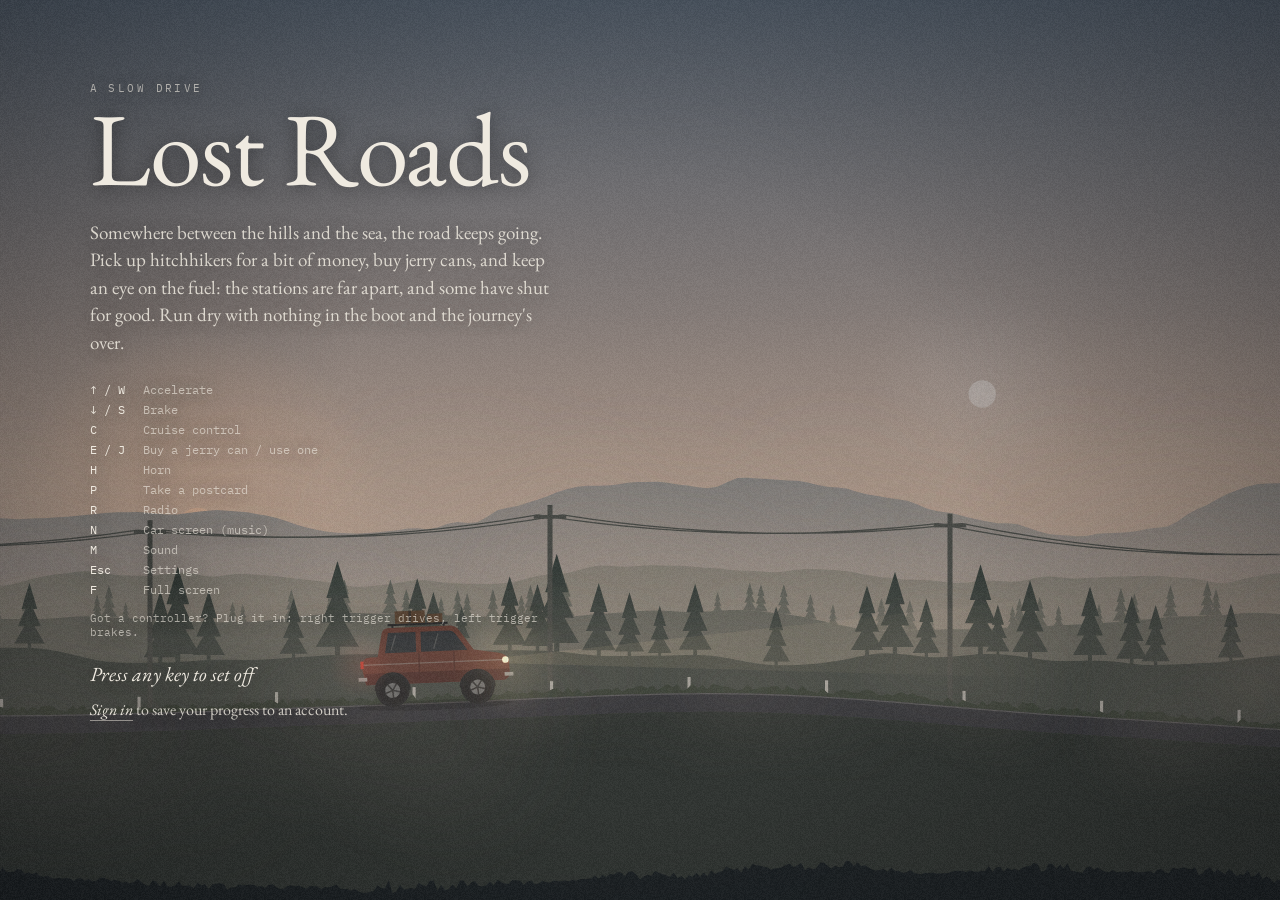
==== lost-roads 2/index.html @ 942808eb "Add files via upload" ====
<!doctype html>
<html lang="en">
<head>
  <meta charset="utf-8">
  <meta name="viewport" content="width=device-width, initial-scale=1, viewport-fit=cover">
  <title>Lost Roads</title>
  <meta name="description" content="A slow drive through the fog. No timer, no finish line.">
  <meta name="theme-color" content="#1b2026">
  <link rel="icon" href="favicon.svg" type="image/svg+xml">
  <link rel="apple-touch-icon" href="icons/icon-180.png">
  <link rel="manifest" href="manifest.webmanifest">
  <meta name="mobile-web-app-capable" content="yes">
  <meta name="apple-mobile-web-app-capable" content="yes">
  <meta name="apple-mobile-web-app-status-bar-style" content="black-translucent">
  <meta name="apple-mobile-web-app-title" content="Lost Roads">
  <meta name="format-detection" content="telephone=no">
  <link rel="preconnect" href="https://fonts.googleapis.com">
  <link rel="preconnect" href="https://fonts.gstatic.com" crossorigin>
  <link href="https://fonts.googleapis.com/css2?family=EB+Garamond:ital,wght@0,400;0,500;1,400&family=IBM+Plex+Mono:wght@400;500&display=swap" rel="stylesheet">
  <link rel="stylesheet" href="css/style.css">
</head>
<body class="game">
  <canvas id="scene" aria-label="A car driving along a foggy road"></canvas>
  <div id="flash"></div>

  <header class="hud hud-top">
    <div class="where">
      <div id="place" class="place"></div>
      <div id="region" class="meta"></div>
      <div id="passenger" class="meta passenger"></div>
    </div>
    <div class="odo">
      <span class="meta">Odometer</span>
      <span id="km" class="num">0.0 km</span>
      <button type="button" id="screenBtn" class="hud-link">Music</button>
      <button type="button" id="settingsBtn" class="hud-link">Settings</button>
    </div>
  </header>

  <footer class="hud hud-bottom">
    <div class="gauges">
      <div class="gauge">
        <span class="meta" id="speedLabel">Speed</span>
        <span id="speed" class="num">0 km/h</span>
      </div>
      <div class="gauge">
        <span class="meta">Fuel</span>
        <span class="bar"><i id="fuel"></i></span>
        <span id="nextFuel" class="sub"></span>
      </div>
      <div class="gauge">
        <span class="meta">Jerry cans</span>
        <span id="cans" class="cans"></span>
      </div>
      <div class="gauge">
        <span class="meta">Money</span>
        <span id="money" class="num">&pound;0</span>
      </div>
    </div>
    <div id="prompt" class="prompt"></div>
    <nav class="links">
      <a href="album.html" id="albumLink">Album</a>
      <a href="leaderboard.html" id="boardLink">Leaderboard</a>
      <button type="button" id="radioBtn">Radio off</button>
      <button type="button" id="soundBtn">Sound on</button>
    </nav>
  </footer>

  <section id="intro">
    <p class="kicker">A slow drive</p>
    <h1>Lost Roads</h1>
    <p class="lede">Somewhere between the hills and the sea, the road keeps going. Pick up hitchhikers for a bit of money, buy jerry cans, and keep an eye on the fuel: the stations are far apart, and some have shut for good. Run dry with nothing in the boot and the journey's over.</p>
    <dl class="keys touch-keys">
      <dt>Drive</dt><dd>Hold to go</dd>
      <dt>Brake</dt><dd>Hold to slow down</dd>
      <dt>Cruise</dt><dd>Keep your speed without holding</dd>
      <dt>Stop</dt><dd>Next to a hitchhiker to give them a lift</dd>
      <dt>Photo</dt><dd>Take a postcard</dd>
    </dl>
    <dl class="keys desk-keys">
      <dt>&uarr; / W</dt><dd>Accelerate</dd>
      <dt>&darr; / S</dt><dd>Brake</dd>
      <dt>C</dt><dd>Cruise control</dd>
      <dt>E / J</dt><dd>Buy a jerry can / use one</dd>
      <dt>H</dt><dd>Horn</dd>
      <dt>P</dt><dd>Take a postcard</dd>
      <dt>R</dt><dd>Radio</dd>
      <dt>N</dt><dd>Car screen (music)</dd>
      <dt>M</dt><dd>Sound</dd>
      <dt>Esc</dt><dd>Settings</dd>
      <dt>F</dt><dd>Full screen</dd>
    </dl>
    <p class="gamepad-note desk-only">Got a controller? Plug it in: right trigger drives, left trigger brakes.</p>
    <p class="go"><span class="desktop-only">Press any key to set off</span><span class="touch-only">Tap to set off</span></p>
    <p id="resume" class="meta"></p>
    <p class="intro-acct" id="introAcct"></p>
    <p class="rotate-hint">Turn your phone sideways for a wider view of the road.</p>
  </section>

  <div id="touch" aria-hidden="true">
    <button type="button" data-act="brake">Brake</button>
    <div class="mid">
      <button type="button" data-act="action" class="small wide" hidden>Use can</button>
      <button type="button" data-act="horn" class="small">Horn</button>
      <button type="button" data-act="cruise" class="small">Cruise</button>
      <button type="button" data-act="photo" class="small">Photo</button>
    </div>
    <button type="button" data-act="go">Drive</button>
  </div>


  <div id="spotifyDock" aria-label="Spotify player">
    <div class="dock-head"><span class="meta">Radio · Spotify</span><button type="button" id="dockHide" class="dock-btn">Hide</button></div>
    <div id="spotifyEmbed"></div>
  </div>

  <div id="carScreen" aria-hidden="true"></div>

  <aside id="settings" aria-hidden="true">
    <div class="sheet" role="dialog" aria-modal="true" aria-labelledby="settingsTitle">
      <header class="sheet-head">
        <div>
          <p class="kicker">Pulled over</p>
          <h2 id="settingsTitle">Settings</h2>
        </div>
        <button type="button" id="closeSettings" class="link">Back to the road</button>
      </header>


      <section id="accountSection">
        <h3>Account</h3>
        <div id="acctOut">
          <p class="note lead">Sign in to keep your progress and postcards safe, carry on from any phone or computer, and get your furthest journey on the <a href="leaderboard.html">leaderboard</a>.</p>
          <form id="acctForm" autocomplete="on">
            <label class="field"><span class="meta">Username</span><span class="field-row"><input type="text" id="acctUser" name="username" autocomplete="username" autocapitalize="none" spellcheck="false" maxlength="20"></span></label>
            <label class="field"><span class="meta">Password</span><span class="field-row"><input type="password" id="acctPass" name="password" autocomplete="current-password" maxlength="200"></span></label>
            <div class="acct-actions">
              <button type="submit" id="acctSignIn" class="link">Sign in</button>
              <button type="button" id="acctCreate" class="link">Create account</button>
            </div>
          </form>
          <p class="note error" id="acctError"></p>
          <p class="note small">There's no email address, so a forgotten password can't be reset. Pick one you'll remember.</p>
        </div>
        <div id="acctIn">
          <p class="acct-name">Signed in as <em id="acctName"></em></p>
          <p class="note" id="acctStatus">Your progress saves to your account automatically.</p>
          <div class="acct-actions">
            <a href="leaderboard.html" class="link">Leaderboard</a>
            <button type="button" id="acctSave" class="link">Save now</button>
            <button type="button" id="acctSignOut" class="link">Sign out</button>
          </div>
        </div>
      </section>
      <section>
        <h3>Engine</h3>
        <div class="choices" id="engineChoices">
          <label><input type="radio" name="engine" value="petrol"><span class="name">Old petrol</span><span class="desc">The estate's own four-cylinder. Warm, a little tired.</span></label>
          <label><input type="radio" name="engine" value="diesel"><span class="name">Farm diesel</span><span class="desc">A low clatter, like a Land Rover on a cold morning.</span></label>
          <label><input type="radio" name="engine" value="twostroke"><span class="name">Two-stroke</span><span class="desc">Thin and buzzy, like a moped that's been pushed too hard.</span></label>
          <label><input type="radio" name="engine" value="electric"><span class="name">Electric</span><span class="desc">A soft rising whine. Silent when you stop.</span></label>
          <label><input type="radio" name="engine" value="off"><span class="name">No engine</span><span class="desc">Just the road, the wind and the rain.</span></label>
        </div>
        <label class="slider"><span class="meta">Engine volume</span><input type="range" id="engineVol" min="0" max="1" step="0.05"></label>
      </section>

      <section>
        <h3>Radio</h3>
        <div class="choices" id="radioChoices">
          <label><input type="radio" name="radio" value="off"><span class="name">Off</span><span class="desc">Nothing playing.</span></label>
          <label><input type="radio" name="radio" value="builtin"><span class="name">Car radio</span><span class="desc">Slow, hazy chords that drift along with you.</span></label>
          <label><input type="radio" name="radio" value="spotify"><span class="name">A Spotify link</span><span class="desc">Paste any playlist, album or song. Works for everyone.</span></label>
          <label><input type="radio" name="radio" value="account"><span class="name">Your Spotify account</span><span class="desc">Connect Spotify Premium and pick music on the car screen.</span></label>
        </div>
        <div id="accountRadioBox">
          <p class="note" id="spAcctText"></p>
          <div class="acct-actions">
            <button type="button" id="spOpenScreen" class="link">Open car screen</button>
            <button type="button" id="spDisconnect" class="link">Disconnect Spotify</button>
          </div>
        </div>
        <div id="spotifyBox">
          <label class="field">
            <span class="meta">Spotify link</span>
            <span class="field-row">
              <input type="text" id="spotifyLink" inputmode="url" autocomplete="off" spellcheck="false" placeholder="https://open.spotify.com/playlist/...">
              <button type="button" id="spotifyLoad" class="link">Play</button>
            </span>
          </label>
          <p class="note">In Spotify, open a playlist, album or song, choose <em>Share</em> and then <em>Copy link</em>, and paste it here. If you're logged in to Spotify in this browser you'll usually hear full songs. If not, Spotify plays 30-second previews. If nothing starts, press play on the Spotify player.</p>
          <p class="note error" id="spotifyError"></p>
        </div>
        <label class="slider" id="radioVolRow"><span class="meta">Car radio volume</span><input type="range" id="radioVol" min="0" max="1" step="0.05"></label>
      </section>

      <section id="displaySection">
        <h3>Display</h3>
        <label class="check"><input type="checkbox" id="fullscreenToggle"><span class="name">Full screen</span><span class="desc">Hide the browser around the game.</span></label>
        <label class="check"><input type="checkbox" id="lowPower"><span class="name">Battery saver</span><span class="desc">Draws at a lower resolution with less rain. Smoother on older phones.</span></label>
        <p class="note small install-tip">On iPhone, tap <em>Share</em> then <em>Add to Home Screen</em> to play full screen like an app.</p>
      </section>

      <section>
        <h3>Sound</h3>
        <label class="check"><input type="checkbox" id="soundAll"><span class="name">Game sound on</span><span class="desc">Engine, road, rain and the car radio. Spotify has its own volume on its player.</span></label>
      </section>
    </div>
  </aside>

  <div id="caption" aria-live="polite"></div>

  <section id="gameover" aria-live="assertive">
    <div class="over-inner">
      <p class="kicker">End of the road</p>
      <h2>Out of fuel</h2>
      <p id="overText" class="over-text"></p>
      <dl id="overStats" class="over-stats"></dl>
      <button type="button" id="restartBtn" class="over-btn">Start a new journey</button>
      <a href="leaderboard.html" class="over-link" id="overBoard">See the leaderboard</a>
      <p class="meta over-note">Your postcards stay in your album.</p>
    </div>
  </section>

  <div id="toast" role="status" aria-live="polite"></div>

  <script src="js/shared.js"></script>
  <script src="js/audio.js"></script>
  <script src="js/spotify.js"></script>
  <script src="js/supabase-config.js"></script>
  <script src="js/account.js"></script>
  <script src="js/spotify-config.js"></script>
  <script src="js/spotify-account.js"></script>
  <script src="js/carscreen.js"></script>
  <script src="js/game.js"></script>
</body>
</html>
---- lost-roads 2/css/style.css ----
:root {
  --paper: #ebe5d8;
  --ink: #2a2824;
  --ink-soft: #6d6556;
  --light: #efeae0;
  --light-soft: rgba(239, 234, 224, 0.62);
  --serif: "EB Garamond", Georgia, "Times New Roman", serif;
  --mono: "IBM Plex Mono", ui-monospace, Menlo, Consolas, monospace;
}

* { box-sizing: border-box; }

html, body { margin: 0; height: 100%; }

body {
  font-family: var(--serif);
  -webkit-font-smoothing: antialiased;
}

/* ------------------------------------------------------------------ */
/* Game                                                                */
/* ------------------------------------------------------------------ */

body.game {
  background: #1b2026;
  color: var(--light);
  overflow: hidden;
  user-select: none;
  -webkit-user-select: none;
  touch-action: none;
}

#scene {
  position: fixed;
  inset: 0;
  display: block;
}

.meta {
  font-family: var(--mono);
  font-size: 11px;
  letter-spacing: 0.14em;
  text-transform: uppercase;
  color: var(--light-soft);
}

.num {
  font-family: var(--mono);
  font-size: 15px;
  letter-spacing: 0.02em;
}

.hud {
  position: fixed;
  left: 0;
  right: 0;
  display: flex;
  justify-content: space-between;
  gap: 24px;
  padding: max(22px, env(safe-area-inset-top)) 32px 22px;
  pointer-events: none;
  text-shadow: 0 1px 12px rgba(0, 0, 0, 0.35);
  opacity: 0;
  transition: opacity 1.2s ease 0.3s;
}

body.driving .hud { opacity: 1; }

.hud-top { top: 0; align-items: flex-start; }

.hud-bottom {
  bottom: 0;
  align-items: flex-end;
  padding-bottom: max(22px, env(safe-area-inset-bottom));
}

.place {
  font-size: 30px;
  font-style: italic;
  line-height: 1.1;
  margin-bottom: 4px;
}

.place.show { animation: arrive 2.4s ease both; }

@keyframes arrive {
  from { opacity: 0; transform: translateY(4px); filter: blur(3px); }
  to { opacity: 1; transform: none; filter: none; }
}

.odo {
  display: flex;
  flex-direction: column;
  align-items: flex-end;
  gap: 4px;
}

.gauges { display: flex; gap: 34px; }

.gauge { display: flex; flex-direction: column; gap: 6px; }

.bar {
  display: block;
  width: 120px;
  height: 3px;
  margin-top: 7px;
  background: rgba(239, 234, 224, 0.2);
}

.bar i {
  display: block;
  height: 100%;
  width: 100%;
  background: var(--light);
  transition: width 0.3s linear;
}

.bar i.low { background: #d98a6a; }

.prompt {
  flex: 1;
  text-align: center;
  font-style: italic;
  font-size: 19px;
  min-height: 1em;
}

.links {
  display: flex;
  gap: 20px;
  pointer-events: auto;
}

.links a,
.links button {
  font: inherit;
  font-family: var(--mono);
  font-size: 11px;
  letter-spacing: 0.14em;
  text-transform: uppercase;
  color: var(--light-soft);
  background: none;
  border: 0;
  padding: 0 0 2px;
  cursor: pointer;
  text-decoration: none;
  border-bottom: 1px solid transparent;
}

.links a:hover,
.links button:hover { color: var(--light); border-bottom-color: currentColor; }

/* Intro */
#intro {
  position: fixed;
  left: clamp(24px, 7vw, 110px);
  top: clamp(36px, 9vh, 110px);
  max-width: 470px;
  text-shadow: 0 1px 18px rgba(0, 0, 0, 0.4);
  transition: opacity 1.4s ease, transform 1.4s ease;
}

body.driving #intro {
  opacity: 0;
  transform: translateY(8px);
  pointer-events: none;
}

.kicker {
  font-family: var(--mono);
  font-size: 11px;
  letter-spacing: 0.22em;
  text-transform: uppercase;
  color: var(--light-soft);
  margin: 0 0 6px;
}

#intro h1 {
  font-weight: 400;
  font-size: clamp(56px, 9vw, 104px);
  line-height: 0.92;
  letter-spacing: -0.01em;
  margin: 0 0 22px;
}

.lede {
  font-size: 19px;
  line-height: 1.45;
  margin: 0 0 26px;
  color: rgba(239, 234, 224, 0.86);
}

.keys {
  display: grid;
  grid-template-columns: auto 1fr;
  gap: 5px 18px;
  margin: 0 0 28px;
  font-family: var(--mono);
  font-size: 12px;
}

.keys dt { color: var(--light); }
.keys dd { margin: 0; color: var(--light-soft); }

.go {
  font-style: italic;
  font-size: 20px;
  margin: 0 0 10px;
  animation: breathe 3.2s ease-in-out infinite;
}

@keyframes breathe { 50% { opacity: 0.45; } }

#resume { text-transform: none; letter-spacing: 0.02em; font-size: 12px; line-height: 1.5; }

.touch-only { display: none; }

/* Touch controls */
#touch { display: none; }

@media (pointer: coarse) {
  .desktop-only { display: none; }
  .touch-only { display: inline; }

  #touch {
    position: fixed;
    left: 0;
    right: 0;
    bottom: 0;
    display: flex;
    justify-content: space-between;
    align-items: flex-end;
    padding: 0 18px max(18px, env(safe-area-inset-bottom));
    opacity: 0;
    transition: opacity 1s ease;
  }

  body.driving #touch { opacity: 1; }

  #touch button {
    font-family: var(--mono);
    font-size: 11px;
    letter-spacing: 0.16em;
    text-transform: uppercase;
    color: var(--light);
    background: rgba(20, 24, 28, 0.18);
    border: 1px solid rgba(239, 234, 224, 0.4);
    border-radius: 50%;
    width: 92px;
    height: 92px;
    touch-action: none;
  }

  #touch button[data-act="photo"] {
    width: 74px;
    height: 74px;
    border-radius: 50%;
    margin-bottom: 9px;
  }

  #touch button:active { background: rgba(239, 234, 224, 0.18); }

  .hud-bottom { bottom: 112px; }
  .hud-bottom .links { display: none; }
  .hud { padding-left: 20px; padding-right: 20px; }
  .place { font-size: 24px; }
  .gauges { gap: 22px; }
  .bar { width: 80px; }
}

/* Flash + toast */
#flash {
  position: fixed;
  inset: 0;
  background: #fff;
  opacity: 0;
  pointer-events: none;
}

#flash.go { animation: flash 0.7s ease-out; }

@keyframes flash { 0% { opacity: 0.55; } 100% { opacity: 0; } }

#toast {
  position: fixed;
  top: 84px;
  left: 50%;
  transform: translate(-50%, -6px);
  font-style: italic;
  font-size: 18px;
  color: var(--light);
  text-shadow: 0 1px 12px rgba(0, 0, 0, 0.5);
  opacity: 0;
  pointer-events: none;
  transition: opacity 0.6s ease, transform 0.6s ease;
  white-space: nowrap;
}

#toast.show { opacity: 1; transform: translate(-50%, 0); }

/* ------------------------------------------------------------------ */
/* Album                                                               */
/* ------------------------------------------------------------------ */

body.album {
  background: var(--paper);
  color: var(--ink);
  min-height: 100%;
}

.album-wrap {
  max-width: 1180px;
  margin: 0 auto;
  padding: 56px 32px 96px;
}

.album-head {
  display: flex;
  justify-content: space-between;
  align-items: flex-end;
  gap: 24px;
  border-bottom: 1px solid rgba(42, 40, 36, 0.25);
  padding-bottom: 22px;
  margin-bottom: 44px;
}

.album-head h1 {
  font-weight: 400;
  font-size: clamp(44px, 6vw, 68px);
  line-height: 1;
  margin: 6px 0 0;
}

.album .kicker { color: var(--ink-soft); }

.album a,
.album button.link {
  font-family: var(--mono);
  font-size: 11px;
  letter-spacing: 0.14em;
  text-transform: uppercase;
  color: var(--ink);
  background: none;
  border: 0;
  padding: 0 0 2px;
  border-bottom: 1px solid rgba(42, 40, 36, 0.35);
  text-decoration: none;
  cursor: pointer;
}

.album a:hover,
.album button.link:hover { border-bottom-color: var(--ink); }

.cards {
  display: grid;
  grid-template-columns: repeat(auto-fill, minmax(320px, 1fr));
  gap: 52px 40px;
}

.card { margin: 0; }

.card img {
  display: block;
  width: 100%;
  height: auto;
  box-shadow: 0 1px 2px rgba(40, 30, 20, 0.18), 0 10px 24px -12px rgba(40, 30, 20, 0.35);
  transition: transform 0.4s ease;
}

.card:nth-child(3n + 1) img { transform: rotate(-0.6deg); }
.card:nth-child(3n + 2) img { transform: rotate(0.4deg); }
.card img:hover { transform: rotate(0deg) translateY(-2px); }

.card figcaption {
  display: flex;
  justify-content: space-between;
  align-items: baseline;
  gap: 12px;
  margin-top: 14px;
}

.card .cap-place { font-style: italic; font-size: 20px; }

.card .cap-actions { display: flex; gap: 16px; }

.empty {
  max-width: 460px;
  font-size: 21px;
  line-height: 1.5;
  color: var(--ink-soft);
}

.empty em { color: var(--ink); }

@media (max-width: 600px) {
  .album-wrap { padding: 36px 20px 72px; }
  .album-head { flex-direction: column; align-items: flex-start; }
  .cards { grid-template-columns: 1fr; }
}

/* ------------------------------------------------------------------ */
/* Settings                                                            */
/* ------------------------------------------------------------------ */

.hud-link {
  pointer-events: none;
  margin-top: 10px;
  font-family: var(--mono);
  font-size: 11px;
  letter-spacing: 0.14em;
  text-transform: uppercase;
  color: var(--light-soft);
  background: none;
  border: 0;
  border-bottom: 1px solid transparent;
  padding: 0 0 2px;
  cursor: pointer;
}

body.driving .hud-link { pointer-events: auto; }

.hud-link:hover { color: var(--light); border-bottom-color: currentColor; }

#settings {
  position: fixed;
  inset: 0;
  z-index: 20;
  display: flex;
  justify-content: flex-end;
  background: rgba(12, 14, 18, 0.35);
  opacity: 0;
  pointer-events: none;
  transition: opacity 0.35s ease;
}

#settings.open { opacity: 1; pointer-events: auto; }

#settings .sheet {
  width: min(460px, 100%);
  height: 100%;
  overflow-y: auto;
  background: var(--paper);
  color: var(--ink);
  padding: 40px 36px 60px;
  transform: translateX(24px);
  transition: transform 0.35s ease;
  user-select: text;
  -webkit-user-select: text;
  touch-action: pan-y;
}

#settings.open .sheet { transform: none; }

.sheet-head {
  display: flex;
  justify-content: space-between;
  align-items: flex-end;
  gap: 16px;
  padding-bottom: 18px;
  border-bottom: 1px solid rgba(42, 40, 36, 0.25);
}

.sheet .kicker { color: var(--ink-soft); }

.sheet h2 {
  font-weight: 400;
  font-size: 44px;
  line-height: 1;
  margin: 4px 0 0;
}

.sheet section {
  padding: 26px 0 8px;
  border-bottom: 1px solid rgba(42, 40, 36, 0.14);
}

.sheet section:last-child { border-bottom: 0; }

.sheet h3 {
  font-family: var(--mono);
  font-weight: 500;
  font-size: 11px;
  letter-spacing: 0.18em;
  text-transform: uppercase;
  color: var(--ink-soft);
  margin: 0 0 12px;
}

.sheet .meta { color: var(--ink-soft); }

.sheet button.link {
  font-family: var(--mono);
  font-size: 11px;
  letter-spacing: 0.14em;
  text-transform: uppercase;
  color: var(--ink);
  background: none;
  border: 0;
  border-bottom: 1px solid rgba(42, 40, 36, 0.35);
  padding: 0 0 2px;
  cursor: pointer;
  white-space: nowrap;
}

.sheet button.link:hover { border-bottom-color: var(--ink); }

.choices { display: flex; flex-direction: column; }

.choices label,
.check {
  display: grid;
  grid-template-columns: 22px 1fr;
  column-gap: 8px;
  padding: 9px 0;
  cursor: pointer;
}

.choices input,
.check input {
  grid-row: span 2;
  margin: 6px 0 0;
  accent-color: #7a3e30;
  width: 15px;
  height: 15px;
}

.choices .name,
.check .name { font-size: 20px; line-height: 1.2; }

.choices .desc,
.check .desc { font-size: 15px; color: var(--ink-soft); line-height: 1.35; }

.choices label:has(input:checked) .name { font-style: italic; }

.slider {
  display: flex;
  align-items: center;
  justify-content: space-between;
  gap: 18px;
  padding: 14px 0 12px;
}

.slider input { flex: 0 0 55%; accent-color: #7a3e30; }

#spotifyBox { display: none; padding: 6px 0 4px 30px; }
#spotifyBox.show { display: block; }

.field { display: block; }

.field-row {
  display: flex;
  align-items: flex-end;
  gap: 14px;
  margin-top: 6px;
}

.field input {
  flex: 1;
  min-width: 0;
  font-family: var(--mono);
  font-size: 13px;
  color: var(--ink);
  background: transparent;
  border: 0;
  border-bottom: 1px solid rgba(42, 40, 36, 0.4);
  padding: 6px 0;
  outline: none;
}

.field input:focus { border-bottom-color: var(--ink); }

.note {
  font-size: 15px;
  line-height: 1.45;
  color: var(--ink-soft);
  margin: 12px 0 0;
}

.note.error { color: #8e3a2a; font-style: italic; min-height: 0; }
.note.error:empty { display: none; }

/* Spotify player that rides along in the corner */
#spotifyDock {
  position: fixed;
  right: 32px;
  bottom: 64px;
  width: 320px;
  z-index: 5;
  display: none;
  transition: transform 0.4s ease, opacity 0.4s ease;
}

body.driving #spotifyDock.show { display: block; }

#spotifyDock.tucked { transform: translateY(calc(100% - 26px)); opacity: 0.85; }
#spotifyDock.tucked #spotifyEmbed { visibility: hidden; }

.dock-head {
  display: flex;
  justify-content: space-between;
  align-items: center;
  margin-bottom: 6px;
  text-shadow: 0 1px 10px rgba(0, 0, 0, 0.4);
}

.dock-btn {
  font-family: var(--mono);
  font-size: 11px;
  letter-spacing: 0.14em;
  text-transform: uppercase;
  color: var(--light-soft);
  background: none;
  border: 0;
  padding: 0;
  cursor: pointer;
}

.dock-btn:hover { color: var(--light); }

#spotifyEmbed iframe { display: block; border: 0; border-radius: 12px; }

@media (pointer: coarse) {
  #spotifyDock {
    left: 16px;
    right: 16px;
    width: auto;
    top: 96px;
    bottom: auto;
  }
  #spotifyDock.tucked { transform: none; }
  #settings .sheet { padding: 28px 22px 48px; }
  .field input { font-size: 16px; }
}


/* ------------------------------------------------------------------ */
/* Phone vs computer                                                   */
/* ------------------------------------------------------------------ */

.touch-keys, .rotate-hint, .install-tip { display: none; }
body.device-touch .touch-keys { display: grid; }
body.device-touch .desk-keys,
body.device-touch .desk-only { display: none; }
body.device-touch.ios .install-tip { display: block; }
body.no-fullscreen label:has(#fullscreenToggle) { display: none; }

.gamepad-note {
  font-family: var(--mono);
  font-size: 11px;
  color: var(--light-soft);
  margin: -14px 0 22px;
}

body.hide-cursor, body.hide-cursor * { cursor: none !important; }

/* computer: roomier HUD on big screens */
@media (min-width: 1600px) and (pointer: fine) {
  .place { font-size: 36px; }
  .num { font-size: 17px; }
  .meta, .links a, .links button, .hud-link { font-size: 12px; }
  .bar { width: 160px; }
}

/* phone: touch controls */
body.device-touch #touch .mid {
  display: flex;
  gap: 12px;
  align-items: flex-end;
  margin-bottom: 9px;
}
body.device-touch #touch button.small {
  width: 64px;
  height: 64px;
  font-size: 10px;
}
body.device-touch #touch button.on {
  background: rgba(239, 234, 224, 0.85);
  color: #1b2026;
}

/* phone held upright */
@media (pointer: coarse) and (orientation: portrait) {
  body.device-touch .rotate-hint {
    display: block;
    font-style: italic;
    font-size: 16px;
    color: var(--light-soft);
    margin-top: 18px;
  }
  #intro { top: max(36px, env(safe-area-inset-top)); left: 24px; right: 24px; }
  #intro h1 { font-size: 64px; }
  .lede { font-size: 17px; }
}

/* phone on its side: short screen, controls at the edges */
@media (pointer: coarse) and (orientation: landscape) and (max-height: 520px) {
  #intro {
    top: max(16px, env(safe-area-inset-top));
    left: max(28px, env(safe-area-inset-left));
    max-width: 60vw;
  }
  #intro h1 { font-size: 52px; margin-bottom: 10px; }
  .lede { font-size: 15px; margin-bottom: 12px; }
  .touch-keys { margin-bottom: 12px; }
  .kicker { margin-bottom: 2px; }
  #touch {
    padding-left: max(18px, env(safe-area-inset-left));
    padding-right: max(18px, env(safe-area-inset-right));
  }
  #touch button { width: 84px; height: 84px; }
  body.device-touch #touch button.small { width: 56px; height: 56px; }
  .hud { padding-left: max(20px, env(safe-area-inset-left)); padding-right: max(20px, env(safe-area-inset-right)); }
  .hud-top { padding-top: 12px; }
  .place { font-size: 20px; }
  .hud-bottom {
    top: 64px;
    bottom: auto;
    padding-top: 0;
    padding-bottom: 0;
    align-items: flex-start;
  }
  .gauges { gap: 22px; }
  #spotifyDock { top: 70px; left: auto; right: max(20px, env(safe-area-inset-right)); width: 300px; }
  #toast { top: 54px; font-size: 15px; }
}

/* ------------------------------------------------------------------ */
/* Account                                                             */
/* ------------------------------------------------------------------ */

#acctIn { display: none; }
body.signed-in #acctIn { display: block; }
body.signed-in #acctOut { display: none; }

.note.lead { margin: 0 0 6px; color: var(--ink); }
.note.small { font-size: 13px; }

#acctForm .field { margin-top: 12px; }
#acctForm .field input { font-size: 16px; }

.acct-actions {
  display: flex;
  gap: 22px;
  margin: 18px 0 4px;
}

.acct-actions button[disabled] { opacity: 0.4; cursor: default; }

.acct-name { font-size: 22px; margin: 0 0 4px; }

.intro-acct {
  font-size: 16px;
  color: rgba(239, 234, 224, 0.82);
  margin: 6px 0 0;
}

.intro-acct button {
  font: inherit;
  font-style: italic;
  color: var(--light);
  background: none;
  border: 0;
  border-bottom: 1px solid rgba(239, 234, 224, 0.5);
  padding: 0;
  cursor: pointer;
}


/* ------------------------------------------------------------------ */
/* Car screen                                                          */
/* ------------------------------------------------------------------ */

#accountRadioBox { display: none; padding: 4px 0 6px 30px; }
#accountRadioBox.show { display: block; }

#carScreen {
  --cs-bg: #111316;
  --cs-panel: #1a1d21;
  --cs-line: rgba(255, 255, 255, 0.08);
  --cs-text: #eef0f2;
  --cs-soft: rgba(238, 240, 242, 0.55);
  --cs-accent: #e8b27a;
  position: fixed;
  inset: 0;
  z-index: 15;
  display: flex;
  align-items: center;
  justify-content: flex-end;
  padding: 24px 32px 90px;
  pointer-events: none;
  opacity: 0;
  transition: opacity 0.3s ease;
  font-family: -apple-system, BlinkMacSystemFont, "Segoe UI", system-ui, Roboto, sans-serif;
  color: var(--cs-text);
  user-select: none;
  -webkit-user-select: none;
}

#carScreen.open { opacity: 1; }
#carScreen.open .cs-frame { pointer-events: auto; transform: none; }

.cs-frame {
  width: min(640px, 100%);
  height: min(380px, 100%);
  display: flex;
  background: var(--cs-bg);
  border-radius: 26px;
  border: 1px solid rgba(255, 255, 255, 0.06);
  box-shadow: 0 0 0 7px rgba(10, 11, 13, 0.85), 0 24px 60px -20px rgba(0, 0, 0, 0.7);
  overflow: hidden;
  transform: translateY(10px) scale(0.985);
  transition: transform 0.3s ease;
}

.cs-rail {
  flex: 0 0 72px;
  display: flex;
  flex-direction: column;
  align-items: center;
  gap: 8px;
  padding: 14px 0;
  background: #0b0c0e;
  border-right: 1px solid var(--cs-line);
}

.cs-rail button {
  width: 48px;
  height: 48px;
  border-radius: 14px;
  border: 0;
  background: transparent;
  color: var(--cs-soft);
  display: grid;
  place-items: center;
  cursor: pointer;
}

.cs-rail button.active { background: #22262b; color: var(--cs-text); }
.cs-rail button:hover { color: var(--cs-text); }
.cs-rail svg { width: 24px; height: 24px; fill: none; stroke: currentColor; stroke-width: 1.8; stroke-linecap: round; stroke-linejoin: round; }
.cs-clock { margin-top: auto; font-size: 13px; font-weight: 600; font-variant-numeric: tabular-nums; color: var(--cs-text); }
#carScreen.signed-out .cs-rail [data-view] { visibility: hidden; }

.cs-main { position: relative; flex: 1; min-width: 0; }

.cs-view { display: none; position: absolute; inset: 0; padding: 22px 24px; overflow-y: auto; }
.cs-view.active { display: block; }
.cs-view h4 { margin: 0 0 14px; font-size: 22px; font-weight: 650; letter-spacing: -0.01em; }

.cs-now { display: flex; gap: 24px; align-items: center; height: 100%; }
.cs-art {
  flex: 0 0 auto;
  width: min(210px, 38%);
  aspect-ratio: 1;
  border-radius: 12px;
  background: #23272c center / cover no-repeat;
  box-shadow: 0 10px 30px -10px rgba(0, 0, 0, 0.8);
}
.cs-meta { flex: 1; min-width: 0; }
.cs-title { margin: 0; font-size: 22px; font-weight: 650; line-height: 1.2; white-space: nowrap; overflow: hidden; text-overflow: ellipsis; }
.cs-artist { margin: 4px 0 16px; font-size: 16px; color: var(--cs-soft); line-height: 1.35; }
.cs-progress { display: flex; align-items: center; gap: 10px; font-size: 12px; color: var(--cs-soft); font-variant-numeric: tabular-nums; }
.cs-bar { flex: 1; height: 4px; border-radius: 2px; background: rgba(255, 255, 255, 0.14); overflow: hidden; }
.cs-bar i { display: block; height: 100%; width: 0; background: var(--cs-text); border-radius: 2px; }
.cs-controls { display: flex; align-items: center; justify-content: center; gap: 22px; margin: 16px 0 10px; }
.cs-controls button { border: 0; background: none; color: var(--cs-text); width: 46px; height: 46px; display: grid; place-items: center; cursor: pointer; border-radius: 50%; }
.cs-controls button svg { width: 26px; height: 26px; }
.cs-controls .cs-big { width: 62px; height: 62px; background: var(--cs-text); color: var(--cs-bg); }
.cs-controls .cs-big svg { width: 28px; height: 28px; }
.cs-controls button:active { transform: scale(0.94); }
.cs-volume { display: flex; align-items: center; gap: 10px; color: var(--cs-soft); }
.cs-volume svg { width: 20px; height: 20px; fill: none; stroke: currentColor; stroke-width: 1.8; flex: 0 0 auto; }
.cs-volume input { flex: 1; accent-color: var(--cs-text); }
.cs-device { margin: 10px 0 0; font-size: 12px; color: var(--cs-accent); min-height: 1em; }

.cs-grid { display: grid; grid-template-columns: repeat(auto-fill, minmax(118px, 1fr)); gap: 16px; }
.cs-tile { border: 0; background: none; color: var(--cs-text); text-align: left; padding: 0; cursor: pointer; }
.cs-cover { display: block; aspect-ratio: 1; border-radius: 10px; background: #23272c center / cover no-repeat; margin-bottom: 7px; }
.cs-tile .cs-name { font-size: 13px; font-weight: 550; display: -webkit-box; -webkit-line-clamp: 2; -webkit-box-orient: vertical; overflow: hidden; }

.cs-list { display: flex; flex-direction: column; }
.cs-row { display: flex; align-items: center; gap: 12px; padding: 8px 4px; border: 0; border-bottom: 1px solid var(--cs-line); background: none; color: var(--cs-text); text-align: left; cursor: pointer; }
.cs-row:hover, .cs-tile:hover .cs-cover { filter: brightness(1.12); }
.cs-thumb { flex: 0 0 44px; height: 44px; border-radius: 6px; background: #23272c center / cover no-repeat; }
.cs-text { min-width: 0; display: flex; flex-direction: column; }
.cs-row .cs-name { font-size: 15px; font-weight: 550; white-space: nowrap; overflow: hidden; text-overflow: ellipsis; }
.cs-sub { font-size: 13px; color: var(--cs-soft); white-space: nowrap; overflow: hidden; text-overflow: ellipsis; }

#csSearch {
  width: 100%;
  font: inherit;
  font-size: 16px;
  color: var(--cs-text);
  background: #22262b;
  border: 0;
  border-radius: 12px;
  padding: 12px 14px;
  margin-bottom: 10px;
  outline: none;
  user-select: text;
}

.cs-empty { color: var(--cs-soft); font-size: 15px; }

.cs-connect { height: 100%; display: flex; flex-direction: column; align-items: center; justify-content: center; text-align: center; padding: 0 12px; }
.cs-badge { width: 56px; height: 56px; border-radius: 16px; background: #22262b; display: grid; place-items: center; margin-bottom: 14px; }
.cs-badge svg { width: 28px; height: 28px; fill: none; stroke: var(--cs-accent); stroke-width: 1.8; }
.cs-connect h4 { margin: 0 0 8px; }
.cs-connect p { margin: 0 0 16px; color: var(--cs-soft); font-size: 15px; line-height: 1.45; max-width: 380px; }
.cs-connect .cs-fine { font-size: 12px; margin: 14px 0 0; }
.cs-pill { font: inherit; font-size: 15px; font-weight: 600; color: #0d0f11; background: var(--cs-text); border: 0; border-radius: 999px; padding: 12px 24px; cursor: pointer; }

.cs-error { position: absolute; left: 24px; right: 24px; bottom: 10px; margin: 0; font-size: 13px; color: var(--cs-accent); pointer-events: none; }

/* phones: the screen takes over most of the display */
body.device-touch #carScreen { justify-content: center; padding: max(12px, env(safe-area-inset-top)) 12px 12px; }
body.device-touch .cs-frame { height: min(420px, 100%); }
@media (orientation: portrait) {
  body.device-touch #carScreen { align-items: flex-end; padding-bottom: max(12px, env(safe-area-inset-bottom)); }
  body.device-touch .cs-frame { height: min(560px, 78vh); flex-direction: column-reverse; }
  body.device-touch .cs-rail { flex: 0 0 64px; flex-direction: row; justify-content: space-around; padding: 0 8px; border-right: 0; border-top: 1px solid var(--cs-line); }
  body.device-touch .cs-clock { margin: 0; }
  body.device-touch .cs-now { flex-direction: column; text-align: center; gap: 16px; justify-content: center; }
  body.device-touch .cs-art { width: min(200px, 55%); }
  body.device-touch .cs-meta { width: 100%; }
}
body.device-touch.screen-open #touch { opacity: 0; pointer-events: none; }


/* ------------------------------------------------------------------ */
/* Journey: money, cans, passengers, game over                         */
/* ------------------------------------------------------------------ */

.passenger { margin-top: 6px; text-transform: none; letter-spacing: 0.03em; font-size: 12px; color: rgba(239, 234, 224, 0.75); }
.passenger:empty { display: none; }

.sub {
  font-family: var(--mono);
  font-size: 10px;
  letter-spacing: 0.06em;
  color: var(--light-soft);
  margin-top: 4px;
}

.cans { display: flex; gap: 5px; margin-top: 3px; }
.can {
  display: block;
  width: 11px;
  height: 15px;
  border: 1.5px solid rgba(239, 234, 224, 0.7);
  border-radius: 2px 5px 2px 2px;
}
.can.full { background: #c0533a; border-color: #e4b4a2; }
.can.empty { background: transparent; }
.can.none { border-style: dashed; border-color: rgba(239, 234, 224, 0.22); }

#caption {
  position: fixed;
  left: 50%;
  top: 124px;
  width: min(640px, calc(100% - 48px));
  transform: translate(-50%, 6px);
  text-align: center;
  font-style: italic;
  font-size: 20px;
  line-height: 1.4;
  color: var(--light);
  text-shadow: 0 1px 14px rgba(0, 0, 0, 0.6);
  opacity: 0;
  pointer-events: none;
  transition: opacity 0.6s ease, transform 0.6s ease;
}
#caption.show { opacity: 1; transform: translate(-50%, 0); }

#gameover {
  position: fixed;
  inset: 0;
  z-index: 25;
  display: flex;
  align-items: center;
  padding: 0 clamp(24px, 8vw, 120px);
  background: linear-gradient(90deg, rgba(14, 16, 20, 0.82), rgba(14, 16, 20, 0.35));
  opacity: 0;
  pointer-events: none;
  transition: opacity 1.2s ease;
}
#gameover.open { opacity: 1; pointer-events: auto; }
.over-inner { max-width: 460px; }
#gameover h2 { font-weight: 400; font-size: clamp(52px, 8vw, 88px); line-height: 0.95; margin: 0 0 16px; }
.over-text { font-size: 19px; line-height: 1.45; color: rgba(239, 234, 224, 0.86); margin: 0 0 22px; }
.over-stats {
  display: grid;
  grid-template-columns: auto 1fr;
  gap: 6px 22px;
  font-family: var(--mono);
  font-size: 13px;
  margin: 0 0 28px;
}
.over-stats dt { color: var(--light-soft); }
.over-stats dd { margin: 0; }
.over-btn {
  font: inherit;
  font-style: italic;
  font-size: 22px;
  color: var(--light);
  background: none;
  border: 0;
  border-bottom: 1px solid rgba(239, 234, 224, 0.6);
  padding: 0 0 3px;
  cursor: pointer;
}
.over-btn:hover { border-bottom-color: var(--light); }
.over-note { margin-top: 14px; text-transform: none; letter-spacing: 0.02em; }

body.device-touch #touch button.small.wide { width: auto; padding: 0 14px; border-radius: 32px; }
body.device-touch #touch button[hidden] { display: none; }
body.device-touch #touch .mid { gap: 8px; }
@media (pointer: coarse) {
  #caption { top: 150px; font-size: 16px; }
  .gauges { flex-wrap: wrap; row-gap: 10px; }
}
@media (pointer: coarse) and (orientation: landscape) and (max-height: 520px) {
  #caption { top: 84px; }
  body.device-touch #touch button.small { width: 52px; height: 52px; font-size: 9px; }
}

/* phones: make room for the extra buttons and prompts */
@media (pointer: coarse) and (orientation: portrait) {
  body.device-touch #touch { flex-wrap: wrap; align-items: flex-end; row-gap: 12px; }
  body.device-touch #touch .mid { order: -1; width: 100%; justify-content: center; margin-bottom: 0; }
  body.device-touch #touch > button { width: 88px; height: 88px; }
  body.device-touch #touch button.small { width: 56px; height: 56px; font-size: 9px; }
  .hud-bottom { bottom: 190px; flex-direction: column; align-items: flex-start; gap: 10px; }
  .hud-bottom .prompt { text-align: left; font-size: 16px; flex: none; }
  #toast { top: 132px; font-size: 15px; white-space: normal; width: calc(100% - 48px); text-align: center; }
  #caption { top: 180px; }
}
@media (pointer: coarse) and (orientation: landscape) and (max-height: 520px) {
  .hud-bottom { padding-right: 190px; }
  .hud-bottom .prompt { font-size: 15px; text-align: left; }
  #toast { white-space: normal; width: 50vw; text-align: center; }
}
@media (pointer: coarse) and (orientation: portrait) {
  .hud-bottom { top: 104px; bottom: auto; padding-top: 0; padding-right: 110px; }
  #toast { top: 360px; }
  #caption { top: 410px; }
}
@media (pointer: coarse) and (orientation: portrait) {
  #toast { top: 262px; }
  #caption { top: 300px; }
}


/* ------------------------------------------------------------------ */
/* Leaderboard                                                         */
/* ------------------------------------------------------------------ */

.board-intro { font-size: 20px; color: var(--ink-soft); margin: -20px 0 30px; max-width: 560px; }
.board-list { list-style: none; margin: 0; padding: 0; max-width: 640px; }
.board-list li {
  display: grid;
  grid-template-columns: 48px 1fr auto;
  align-items: baseline;
  padding: 12px 0;
  border-bottom: 1px solid rgba(42, 40, 36, 0.14);
}
.board-list .rank { font-family: var(--mono); font-size: 13px; color: var(--ink-soft); }
.board-list .who { font-size: 22px; }
.board-list .km { font-family: var(--mono); font-size: 15px; }
.board-list li:nth-child(-n + 3) .who { font-style: italic; }
.board-list li.mine { background: rgba(122, 62, 48, 0.08); padding-left: 10px; padding-right: 10px; margin: 0 -10px; }
.board-note { font-size: 16px; color: var(--ink-soft); margin-top: 26px; max-width: 560px; }
.over-link {
  display: inline-block;
  margin-left: 22px;
  font-family: var(--mono);
  font-size: 11px;
  letter-spacing: 0.14em;
  text-transform: uppercase;
  color: var(--light-soft);
  text-decoration: none;
  border-bottom: 1px solid rgba(239, 234, 224, 0.35);
}
.sheet a.link {
  font-family: var(--mono);
  font-size: 11px;
  letter-spacing: 0.14em;
  text-transform: uppercase;
  color: var(--ink);
  text-decoration: none;
  border-bottom: 1px solid rgba(42, 40, 36, 0.35);
  padding-bottom: 2px;
}
.sheet .note a { color: inherit; }

/* the on-screen controls only take taps once you're driving */
body:not(.driving) #touch { pointer-events: none; }
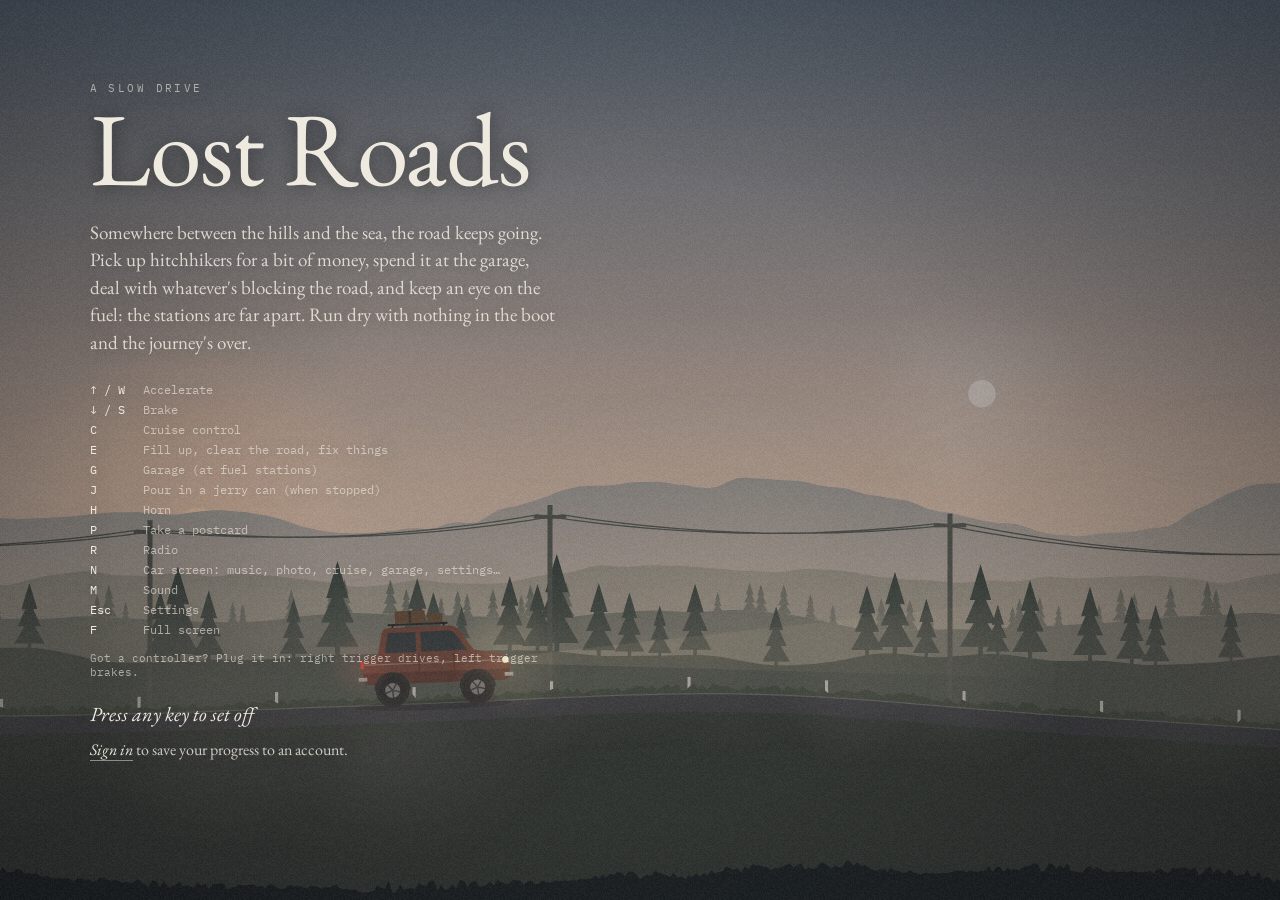
==== commit ae3f80d1: "Add files via upload" ====
--- a/lost-roads 2/index.html
+++ b/lost-roads 2/index.html
@@ -30,8 +30,6 @@
       <div id="passenger" class="meta passenger"></div>
     </div>
     <div class="odo">
-      <span class="meta">Odometer</span>
-      <span id="km" class="num">0.0 km</span>
       <button type="button" id="screenBtn" class="hud-link">Music</button>
       <button type="button" id="settingsBtn" class="hud-link">Settings</button>
     </div>
@@ -39,9 +37,19 @@
 
   <footer class="hud hud-bottom">
     <div class="gauges">
-      <div class="gauge">
-        <span class="meta" id="speedLabel">Speed</span>
-        <span id="speed" class="num">0 km/h</span>
+      <div class="speedo" id="speedo" aria-label="Speedometer">
+        <svg viewBox="0 0 120 120" aria-hidden="true">
+          <circle cx="60" cy="60" r="57" class="sp-face"/>
+          <g id="spTicks"></g>
+          <text x="60" y="44" class="sp-unit">MPH</text>
+          <text x="60" y="103" class="sp-cruise" id="spCruise">CRUISE</text>
+          <g id="spNeedle"><line x1="60" y1="66" x2="60" y2="14" class="sp-needle"/></g>
+          <circle cx="60" cy="60" r="4.5" class="sp-hub"/>
+        </svg>
+        <div class="odo-window" id="odo" aria-label="Odometer, miles"></div>
+        <span id="speed" class="sr-only">0 mph</span>
+        <span id="speedLabel" class="sr-only"></span>
+        <span id="km" class="sr-only"></span>
       </div>
       <div class="gauge">
         <span class="meta">Fuel</span>
@@ -69,23 +77,24 @@
   <section id="intro">
     <p class="kicker">A slow drive</p>
     <h1>Lost Roads</h1>
-    <p class="lede">Somewhere between the hills and the sea, the road keeps going. Pick up hitchhikers for a bit of money, buy jerry cans, and keep an eye on the fuel: the stations are far apart, and some have shut for good. Run dry with nothing in the boot and the journey's over.</p>
+    <p class="lede">Somewhere between the hills and the sea, the road keeps going. Pick up hitchhikers for a bit of money, spend it at the garage, deal with whatever's blocking the road, and keep an eye on the fuel: the stations are far apart. Run dry with nothing in the boot and the journey's over.</p>
     <dl class="keys touch-keys">
       <dt>Drive</dt><dd>Hold to go</dd>
       <dt>Brake</dt><dd>Hold to slow down</dd>
-      <dt>Cruise</dt><dd>Keep your speed without holding</dd>
+      <dt>Car screen</dt><dd>Music, photos, cruise, horn, settings and more</dd>
       <dt>Stop</dt><dd>Next to a hitchhiker to give them a lift</dd>
-      <dt>Photo</dt><dd>Take a postcard</dd>
     </dl>
     <dl class="keys desk-keys">
       <dt>&uarr; / W</dt><dd>Accelerate</dd>
       <dt>&darr; / S</dt><dd>Brake</dd>
       <dt>C</dt><dd>Cruise control</dd>
-      <dt>E / J</dt><dd>Buy a jerry can / use one</dd>
+      <dt>E</dt><dd>Fill up, clear the road, fix things</dd>
+      <dt>G</dt><dd>Garage (at fuel stations)</dd>
+      <dt>J</dt><dd>Pour in a jerry can (when stopped)</dd>
       <dt>H</dt><dd>Horn</dd>
       <dt>P</dt><dd>Take a postcard</dd>
       <dt>R</dt><dd>Radio</dd>
-      <dt>N</dt><dd>Car screen (music)</dd>
+      <dt>N</dt><dd>Car screen: music, photo, cruise, garage, settings…</dd>
       <dt>M</dt><dd>Sound</dd>
       <dt>Esc</dt><dd>Settings</dd>
       <dt>F</dt><dd>Full screen</dd>
@@ -101,9 +110,7 @@
     <button type="button" data-act="brake">Brake</button>
     <div class="mid">
       <button type="button" data-act="action" class="small wide" hidden>Use can</button>
-      <button type="button" data-act="horn" class="small">Horn</button>
-      <button type="button" data-act="cruise" class="small">Cruise</button>
-      <button type="button" data-act="photo" class="small">Photo</button>
+      <button type="button" data-act="action2" class="small wide" hidden>Garage</button>
     </div>
     <button type="button" data-act="go">Drive</button>
   </div>
@@ -113,6 +120,11 @@
     <div class="dock-head"><span class="meta">Radio · Spotify</span><button type="button" id="dockHide" class="dock-btn">Hide</button></div>
     <div id="spotifyEmbed"></div>
   </div>
+
+  <button type="button" id="carplayBtn" class="carplay-side" aria-label="Open the car screen">
+    <svg viewBox="0 0 24 24" aria-hidden="true"><rect x="4" y="4" width="6.5" height="6.5" rx="1.6"/><rect x="13.5" y="4" width="6.5" height="6.5" rx="1.6"/><rect x="4" y="13.5" width="6.5" height="6.5" rx="1.6"/><rect x="13.5" y="13.5" width="6.5" height="6.5" rx="1.6"/></svg>
+    <span>Car screen</span>
+  </button>
 
   <div id="carScreen" aria-hidden="true"></div>
 
@@ -193,6 +205,18 @@
         <label class="slider" id="radioVolRow"><span class="meta">Car radio volume</span><input type="range" id="radioVol" min="0" max="1" step="0.05"></label>
       </section>
 
+      <section id="rainSection">
+        <h3>Rain</h3>
+        <div class="choices" id="rainChoices">
+          <label><input type="radio" name="rain" value="patter"><span class="name">Gentle patter</span><span class="desc">Soft, steady and close by, like rain on a tent.</span></label>
+          <label><input type="radio" name="rain" value="downpour"><span class="name">Heavy downpour</span><span class="desc">Deep and roaring, with fat drops hitting the glass.</span></label>
+          <label><input type="radio" name="rain" value="roof"><span class="name">Rain on the roof</span><span class="desc">Hollow drumming on the car roof, close and cosy.</span></label>
+          <label><input type="radio" name="rain" value="off"><span class="name">No rain sound</span><span class="desc">You'll still see it.</span></label>
+        </div>
+        <label class="slider"><span class="meta">Rain volume</span><input type="range" id="rainVol" min="0" max="1" step="0.05"></label>
+        <p class="note small">Choosing a style plays a short preview, even when it isn't raining.</p>
+      </section>
+
       <section id="displaySection">
         <h3>Display</h3>
         <label class="check"><input type="checkbox" id="fullscreenToggle"><span class="name">Full screen</span><span class="desc">Hide the browser around the game.</span></label>
@@ -208,6 +232,22 @@
   </aside>
 
   <div id="caption" aria-live="polite"></div>
+
+  <div id="minigame" aria-hidden="true"></div>
+
+  <aside id="garage" aria-hidden="true">
+    <div class="g-card" role="dialog" aria-labelledby="garageTitle">
+      <header class="g-head">
+        <div>
+          <p class="kicker">Fuel station</p>
+          <h2 id="garageTitle">The garage</h2>
+        </div>
+        <p class="g-money"><span class="meta">Money</span> <span id="garageMoney"></span></p>
+      </header>
+      <div id="garageList"></div>
+      <button type="button" id="garageClose" class="link g-close">Back to the road</button>
+    </div>
+  </aside>
 
   <section id="gameover" aria-live="assertive">
     <div class="over-inner">
@@ -231,6 +271,7 @@
   <script src="js/spotify-config.js"></script>
   <script src="js/spotify-account.js"></script>
   <script src="js/carscreen.js"></script>
+  <script src="js/minigames.js"></script>
   <script src="js/game.js"></script>
 </body>
 </html>
--- a/lost-roads 2/css/style.css
+++ b/lost-roads 2/css/style.css
@@ -1095,3 +1095,272 @@
 
 /* the on-screen controls only take taps once you're driving */
 body:not(.driving) #touch { pointer-events: none; }
+
+
+/* ------------------------------------------------------------------ */
+/* Minigames and the garage                                            */
+/* ------------------------------------------------------------------ */
+
+#minigame, #garage {
+  position: fixed;
+  inset: 0;
+  z-index: 30;
+  display: flex;
+  align-items: center;
+  justify-content: center;
+  padding: 16px;
+  background: rgba(12, 14, 18, 0.55);
+  opacity: 0;
+  pointer-events: none;
+  transition: opacity 0.3s ease;
+}
+#minigame.open, #garage.open { opacity: 1; pointer-events: auto; }
+
+.mg-card, .g-card {
+  width: min(860px, 100%);
+  max-height: 100%;
+  overflow: auto;
+  background: var(--paper);
+  color: var(--ink);
+  padding: 22px 26px 20px;
+  box-shadow: 0 30px 60px -20px rgba(0, 0, 0, 0.6);
+}
+.mg-head, .g-head { display: flex; justify-content: space-between; align-items: flex-end; gap: 16px; }
+.mg-card .kicker, .g-card .kicker { color: var(--ink-soft); margin: 0 0 2px; }
+.mg-card h2, .g-card h2 { font-weight: 400; font-size: 36px; line-height: 1; margin: 0; }
+.mg-close {
+  font-family: var(--mono); font-size: 11px; letter-spacing: 0.14em; text-transform: uppercase;
+  color: var(--ink); background: none; border: 0; border-bottom: 1px solid rgba(42, 40, 36, 0.35); padding: 0 0 2px; cursor: pointer;
+}
+.mg-hint { font-size: 18px; line-height: 1.35; margin: 10px 0 12px; min-height: 2.7em; color: var(--ink); }
+.mg-stage { position: relative; }
+.mg-stage canvas { display: block; width: 100%; touch-action: none; cursor: crosshair; }
+.mg-tap {
+  position: absolute; right: 18px; bottom: 18px;
+  width: 92px; height: 92px; border-radius: 50%;
+  font-family: var(--mono); font-size: 13px; letter-spacing: 0.16em; text-transform: uppercase;
+  color: #1b2026; background: #efe7d6; border: 0; cursor: pointer;
+  box-shadow: 0 6px 16px -6px rgba(0, 0, 0, 0.6);
+  touch-action: none;
+}
+.mg-tap:active { transform: scale(0.95); }
+.mg-foot { display: flex; align-items: center; gap: 20px; margin-top: 14px; }
+.mg-progress { flex: 1; height: 4px; background: rgba(42, 40, 36, 0.15); }
+.mg-progress i { display: block; height: 100%; width: 0; background: #7a3e30; transition: width 0.2s linear; }
+.mg-pay {
+  font: inherit; font-style: italic; font-size: 16px; color: var(--ink-soft);
+  background: none; border: 0; border-bottom: 1px solid rgba(42, 40, 36, 0.3); padding: 0 0 2px; cursor: pointer;
+}
+.mg-pay:disabled { opacity: 0.4; cursor: default; }
+
+.g-card { width: min(560px, 100%); }
+.g-money { margin: 0; font-family: var(--mono); font-size: 18px; }
+.g-money .meta { color: var(--ink-soft); margin-right: 6px; }
+#garageList { margin: 18px 0 10px; border-top: 1px solid rgba(42, 40, 36, 0.2); }
+.g-item { display: flex; justify-content: space-between; align-items: center; gap: 18px; padding: 16px 0; border-bottom: 1px solid rgba(42, 40, 36, 0.14); }
+.g-name { font-size: 22px; margin: 0 0 2px; }
+.g-desc { font-size: 15px; color: var(--ink-soft); margin: 0; line-height: 1.4; }
+.g-buy {
+  flex: 0 0 auto;
+  font-family: var(--mono); font-size: 12px; letter-spacing: 0.1em; text-transform: uppercase;
+  color: var(--paper); background: #7a3e30; border: 0; padding: 10px 14px; cursor: pointer;
+}
+.g-buy:disabled { background: transparent; color: var(--ink-soft); border: 1px solid rgba(42, 40, 36, 0.25); cursor: default; }
+.g-close {
+  font-family: var(--mono); font-size: 11px; letter-spacing: 0.14em; text-transform: uppercase;
+  color: var(--ink); background: none; border: 0; border-bottom: 1px solid rgba(42, 40, 36, 0.35); padding: 0 0 2px; cursor: pointer; margin-top: 8px;
+}
+
+@media (pointer: coarse) {
+  .mg-card { padding: 14px 14px 14px; }
+  .mg-card h2, .g-card h2 { font-size: 26px; }
+  .mg-hint { font-size: 15px; margin: 6px 0 8px; }
+  .mg-tap { width: 76px; height: 76px; right: 10px; bottom: 10px; }
+}
+@media (pointer: coarse) and (orientation: landscape) and (max-height: 520px) {
+  #minigame { padding: 6px; }
+  .mg-card { display: grid; grid-template-columns: 1fr 1.6fr; grid-template-rows: auto auto 1fr; column-gap: 14px; height: 100%; }
+  .mg-head { grid-column: 1; }
+  .mg-hint { grid-column: 1; }
+  .mg-foot { grid-column: 1; flex-direction: column; align-items: flex-start; }
+  .mg-progress { width: 100%; flex: none; }
+  .mg-stage { grid-column: 2; grid-row: 1 / span 3; align-self: center; }
+}
+
+
+/* ------------------------------------------------------------------ */
+/* v9: everything lives in the car screen                              */
+/* ------------------------------------------------------------------ */
+
+/* the old on-screen buttons are now apps on the car screen */
+#screenBtn, #settingsBtn, .hud-bottom .links { display: none !important; }
+
+.carplay-side {
+  position: fixed;
+  left: max(14px, env(safe-area-inset-left));
+  top: 50%;
+  transform: translateY(-50%);
+  z-index: 6;
+  display: flex;
+  flex-direction: column;
+  align-items: center;
+  gap: 6px;
+  padding: 12px 10px 10px;
+  background: rgba(14, 16, 19, 0.55);
+  border: 1px solid rgba(239, 234, 224, 0.18);
+  border-radius: 16px;
+  color: var(--light);
+  cursor: pointer;
+  opacity: 0;
+  pointer-events: none;
+  transition: opacity 1s ease, background 0.2s ease;
+  backdrop-filter: blur(4px);
+  -webkit-backdrop-filter: blur(4px);
+}
+body.driving .carplay-side { opacity: 1; pointer-events: auto; }
+.carplay-side:hover { background: rgba(14, 16, 19, 0.8); }
+.carplay-side svg { width: 26px; height: 26px; fill: none; stroke: currentColor; stroke-width: 1.8; }
+.carplay-side span { font-family: var(--mono); font-size: 9px; letter-spacing: 0.14em; text-transform: uppercase; color: var(--light-soft); }
+body.screen-open .carplay-side { opacity: 0; pointer-events: none; }
+
+/* car screen home */
+.cs-apps {
+  display: grid;
+  grid-template-columns: repeat(auto-fill, minmax(96px, 1fr));
+  gap: 14px 10px;
+}
+.cs-app {
+  display: flex;
+  flex-direction: column;
+  align-items: center;
+  gap: 5px;
+  border: 0;
+  background: none;
+  color: var(--cs-text);
+  cursor: pointer;
+  padding: 4px 0;
+}
+.cs-app:disabled { opacity: 0.38; cursor: default; }
+.cs-app-icon {
+  width: 58px;
+  height: 58px;
+  border-radius: 15px;
+  display: grid;
+  place-items: center;
+  box-shadow: inset 0 1px 0 rgba(255, 255, 255, 0.12);
+}
+.cs-app-icon svg { width: 30px; height: 30px; fill: none; stroke: #f2f2ee; stroke-width: 1.7; stroke-linecap: round; stroke-linejoin: round; }
+.cs-app.on .cs-app-icon { box-shadow: 0 0 0 2px var(--cs-accent), inset 0 1px 0 rgba(255, 255, 255, 0.12); }
+.cs-app-name { font-size: 13px; font-weight: 600; }
+.cs-app-sub { font-size: 11px; color: var(--cs-soft); text-align: center; line-height: 1.2; min-height: 1.2em; }
+
+.cs-board { list-style: none; margin: 0; padding: 0; }
+.cs-board li { display: grid; grid-template-columns: 30px 1fr auto; gap: 8px; padding: 9px 4px; border-bottom: 1px solid var(--cs-line); font-size: 15px; }
+.cs-board li.mine { background: rgba(232, 178, 122, 0.12); }
+.cs-rank { color: var(--cs-soft); font-variant-numeric: tabular-nums; }
+.cs-who { font-weight: 600; }
+.cs-km { font-variant-numeric: tabular-nums; }
+
+/* garage extras */
+.g-section { font-family: var(--mono); font-size: 11px; letter-spacing: 0.16em; text-transform: uppercase; color: var(--ink-soft); margin: 20px 0 4px; }
+.g-swatches { display: grid; grid-template-columns: repeat(4, 1fr); gap: 10px; padding: 10px 0 14px; border-bottom: 1px solid rgba(42, 40, 36, 0.14); }
+.g-swatch { display: flex; flex-direction: column; align-items: center; gap: 4px; background: none; border: 1px solid transparent; padding: 6px 2px; cursor: pointer; color: var(--ink); }
+.g-swatch i { width: 34px; height: 34px; border-radius: 50%; box-shadow: inset 0 0 0 2px rgba(255, 255, 255, 0.25); }
+.g-swatch span { font-size: 13px; }
+.g-swatch em { font-family: var(--mono); font-size: 10px; font-style: normal; color: var(--ink-soft); }
+.g-swatch.using { border-color: rgba(42, 40, 36, 0.4); }
+.g-swatch:disabled:not(.using) { opacity: 0.45; cursor: default; }
+.g-note { font-size: 13px; color: var(--ink-soft); margin: 12px 0 0; }
+
+@media (pointer: coarse) and (orientation: landscape) and (max-height: 520px) {
+  .carplay-side { top: auto; bottom: 120px; transform: none; padding: 8px; }
+  .carplay-side span { display: none; }
+}
+@media (pointer: coarse) and (orientation: portrait) {
+  .carplay-side { top: auto; bottom: 120px; transform: none; left: 50%; translate: -50% 0; flex-direction: row; padding: 10px 16px; }
+}
+@media (max-width: 520px) {
+  .g-swatches { grid-template-columns: repeat(4, 1fr); }
+  .cs-apps { grid-template-columns: repeat(4, 1fr); gap: 10px 4px; }
+  .cs-app-icon { width: 50px; height: 50px; }
+}
+@media (pointer: coarse) and (orientation: portrait) {
+  .carplay-side { bottom: max(34px, env(safe-area-inset-bottom)); }
+}
+@media (pointer: coarse) and (orientation: landscape) and (max-height: 520px) {
+  .cs-apps { grid-template-columns: repeat(5, 1fr); gap: 8px 4px; }
+  .cs-app-icon { width: 48px; height: 48px; border-radius: 13px; }
+  .cs-app-icon svg { width: 24px; height: 24px; }
+  .cs-view { padding: 14px 16px; }
+}
+
+
+/* ------------------------------------------------------------------ */
+/* Speedometer and odometer                                            */
+/* ------------------------------------------------------------------ */
+
+.sr-only { position: absolute; width: 1px; height: 1px; overflow: hidden; clip: rect(0 0 0 0); }
+
+.speedo { position: relative; width: 112px; height: 112px; flex: 0 0 auto; margin-bottom: -6px; }
+.speedo svg { width: 100%; height: 100%; display: block; overflow: visible; }
+.sp-face { fill: rgba(12, 14, 17, 0.55); stroke: rgba(239, 234, 224, 0.28); stroke-width: 1.2; }
+.sp-tick { stroke: rgba(239, 234, 224, 0.75); stroke-width: 1; }
+.sp-tick.major { stroke: var(--light); stroke-width: 1.8; }
+.sp-num { fill: var(--light); font-family: var(--mono); font-size: 8.5px; text-anchor: middle; dominant-baseline: middle; }
+.sp-unit { fill: var(--light-soft); font-family: var(--mono); font-size: 6.5px; letter-spacing: 0.18em; text-anchor: middle; }
+.sp-cruise { fill: #8fc27d; font-family: var(--mono); font-size: 6px; letter-spacing: 0.16em; text-anchor: middle; opacity: 0; transition: opacity 0.3s; }
+.speedo.cruise .sp-cruise { opacity: 1; }
+.sp-needle { stroke: #e0805f; stroke-width: 2; stroke-linecap: round; }
+.sp-hub { fill: #2a2d31; stroke: rgba(239, 234, 224, 0.6); stroke-width: 1; }
+#spNeedle { transform-origin: 60px 60px; transform-box: view-box; }
+
+.odo-window {
+  position: absolute;
+  left: 50%;
+  top: 70.5%;
+  transform: translate(-50%, -50%);
+  display: flex;
+  padding: 1.5px;
+  background: #0b0c0d;
+  border-radius: 2px;
+  box-shadow: inset 0 0 0 1px rgba(239, 234, 224, 0.25);
+}
+.odo-wheel {
+  width: 7.5px;
+  height: 11px;
+  overflow: hidden;
+  position: relative;
+  background: linear-gradient(#141516, #222426 45%, #222426 55%, #141516);
+  margin-right: 0.5px;
+}
+.odo-wheel:last-child { margin-right: 0; background: linear-gradient(#cfc8b8, #efe8d8 45%, #efe8d8 55%, #cfc8b8); }
+.odo-strip { position: absolute; left: 0; right: 0; top: 0; will-change: transform; }
+.odo-strip b {
+  display: block;
+  height: 11px;
+  line-height: 11px;
+  font-family: var(--mono);
+  font-weight: 500;
+  font-size: 9.5px;
+  text-align: center;
+  color: #ece6d8;
+}
+.odo-wheel:last-child .odo-strip b { color: #1b1c1d; }
+.odo-wheel::after {
+  content: "";
+  position: absolute;
+  inset: 0;
+  background: linear-gradient(rgba(0, 0, 0, 0.55), transparent 30%, transparent 70%, rgba(0, 0, 0, 0.55));
+  pointer-events: none;
+}
+
+.gauges { align-items: flex-end; }
+
+@media (pointer: coarse) {
+  .speedo { width: 96px; height: 96px; }
+  .odo-wheel { width: 6.5px; height: 10px; }
+  .odo-strip b { height: 10px; line-height: 10px; font-size: 8.5px; }
+}
+@media (min-width: 1600px) and (pointer: fine) {
+  .speedo { width: 128px; height: 128px; }
+}
